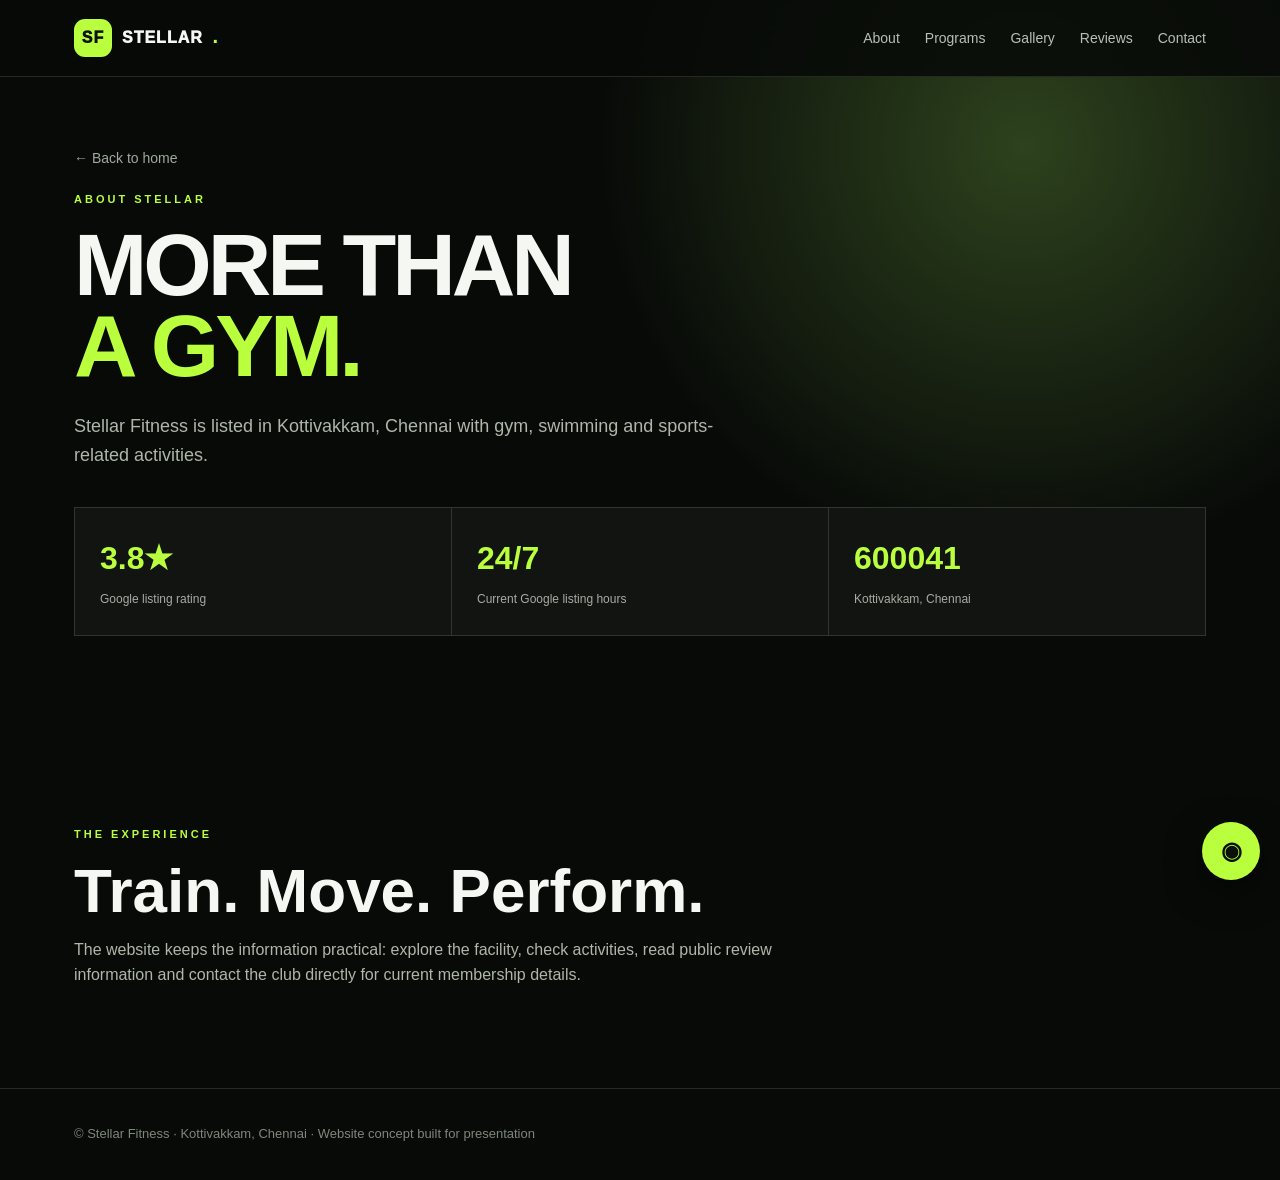
==== about.html @ 74c5a953 "Create premium multi-page Stellar Fitness site" ====
<!doctype html><html lang="en"><head><meta charset="UTF-8"><meta name="viewport" content="width=device-width,initial-scale=1"><meta name="description" content="Stellar Fitness Kottivakkam, Chennai"><title>About | Stellar Fitness</title><link rel="stylesheet" href="styles.css"></head><body><nav class="nav"><div class="wrap navin"><a class="brand" href="index.html"><span class="mark">SF</span>STELLAR<span class="green">.</span></a><div class="links"><a href="about.html">About</a><a href="programs.html">Programs</a><a href="gallery.html">Gallery</a><a href="reviews.html">Reviews</a><a href="contact.html">Contact</a></div><a class="btn cta mobile" href="https://wa.me/918071270406?text=Hi%20Stellar%20Fitness%2C%20I%27d%20like%20to%20know%20more." target="_blank">WhatsApp</a></div></nav><section class="hero"><div class="wrap"><a class="back" href="index.html">← Back to home</a><div class="eyebrow">About Stellar</div><h1>MORE THAN<br><span class="green">A GYM.</span></h1><p>Stellar Fitness is listed in Kottivakkam, Chennai with gym, swimming and sports-related activities.</p><div class="stats"><div class="stat"><b>3.8★</b><span>Google listing rating</span></div><div class="stat"><b>24/7</b><span>Current Google listing hours</span></div><div class="stat"><b>600041</b><span>Kottivakkam, Chennai</span></div></div></div></section><section class="section"><div class="wrap"><div class="eyebrow">The experience</div><h2>Train. Move. Perform.</h2><p class="lead">The website keeps the information practical: explore the facility, check activities, read public review information and contact the club directly for current membership details.</p></div></section><footer class="footer"><div class="wrap">© Stellar Fitness · Kottivakkam, Chennai · Website concept built for presentation</div></footer><a class="float" href="https://wa.me/918071270406?text=Hi%20Stellar%20Fitness%2C%20I%27d%20like%20to%20know%20more." target="_blank" aria-label="WhatsApp">◉</a></body></html>
---- styles.css ----
*{box-sizing:border-box;margin:0;padding:0}html{scroll-behavior:smooth}body{font-family:Inter,Arial,sans-serif;background:#080a08;color:#f5f7f2;line-height:1.6}a{text-decoration:none;color:inherit}.wrap{max-width:1180px;margin:auto;padding:0 24px}.nav{position:fixed;top:0;left:0;right:0;z-index:50;background:rgba(8,10,8,.86);backdrop-filter:blur(18px);border-bottom:1px solid #242a22}.navin{height:76px;display:flex;align-items:center;justify-content:space-between}.brand{display:flex;align-items:center;gap:10px;font-weight:950;letter-spacing:1px}.mark{width:38px;height:38px;border-radius:11px;background:#b9ff3d;color:#0b1008;display:grid;place-items:center}.green{color:#b9ff3d}.links{display:flex;gap:25px;color:#b8c0b4;font-size:14px}.links a:hover{color:#b9ff3d}.cta{background:#b9ff3d;color:#0b1008;border:0}.btn{display:inline-flex;align-items:center;justify-content:center;padding:13px 20px;border-radius:999px;border:1px solid #343a31;font-weight:850;transition:.2s}.btn:hover{transform:translateY(-2px)}.hero{min-height:72vh;padding:145px 0 90px;background:radial-gradient(circle at 80% 20%,#2d421d,transparent 36%),#080a08}.hero-grid{display:grid;grid-template-columns:1.05fr .95fr;gap:55px;align-items:center}.eyebrow{font-size:11px;letter-spacing:3px;text-transform:uppercase;color:#b9ff3d;font-weight:900;margin-bottom:16px}.hero h1{font-size:clamp(48px,7vw,88px);line-height:.92;letter-spacing:-4px;margin-bottom:25px}.hero p{font-size:18px;color:#aeb7a9;max-width:650px;margin-bottom:30px}.actions{display:flex;gap:12px;flex-wrap:wrap}.photo{border-radius:30px;overflow:hidden;border:1px solid #394133;min-height:500px}.photo img{width:100%;height:100%;min-height:500px;object-fit:cover;display:block}.section{padding:100px 0}.section h2{font-size:clamp(38px,5vw,62px);line-height:1;margin-bottom:15px}.lead{color:#aeb7a9;max-width:720px}.dark{background:#111510;border-block:1px solid #222920}.cards{display:grid;grid-template-columns:repeat(3,1fr);gap:18px;margin-top:38px}.card{padding:30px;border:1px solid #2d342a;border-radius:23px;background:#0d100d;min-height:230px;transition:.2s}.card:hover{transform:translateY(-5px);border-color:#58694c}.card h3{font-size:25px;margin:24px 0 8px}.card p{color:#aab3a5}.num{color:#b9ff3d;font-size:11px;font-weight:900;letter-spacing:2px}.stats{display:grid;grid-template-columns:repeat(3,1fr);gap:1px;margin-top:38px;border:1px solid #30362d;background:#30362d}.stat{background:#111410;padding:25px}.stat b{font-size:32px;color:#b9ff3d;display:block}.stat span{font-size:12px;color:#a6ada3}.gallery{display:grid;grid-template-columns:repeat(2,1fr);gap:18px;margin-top:38px}.gallery img{width:100%;height:360px;object-fit:cover;border-radius:24px;border:1px solid #30362d}.review-grid{display:grid;grid-template-columns:.7fr 1.3fr;gap:25px;margin-top:38px}.rating,.review,.contactbox{border:1px solid #30362d;border-radius:24px;background:#0d100d;padding:28px}.score{font-size:62px;color:#b9ff3d;font-weight:950;line-height:1}.stars{color:#b9ff3d;letter-spacing:4px;margin:8px 0}.review-list{display:grid;gap:14px}.review q{color:#d1d6ce}.review small{display:block;color:#7f887d;margin-top:10px}.contact{display:grid;grid-template-columns:1fr 1fr;gap:30px;align-items:center}.contactbox p{color:#aeb7a9;margin:10px 0}.footer{border-top:1px solid #252b24;padding:35px 0;color:#7e877c;font-size:13px}.mobile{display:none}.pill{display:inline-block;padding:7px 12px;border:1px solid #34402e;border-radius:999px;color:#b9ff3d;font-size:11px;font-weight:800;margin:4px}.float{position:fixed;right:20px;bottom:20px;z-index:40;width:58px;height:58px;border-radius:50%;background:#b9ff3d;color:#0b1008;display:grid;place-items:center;font-size:24px;font-weight:900;box-shadow:0 12px 35px #0008}.back{color:#9fa99c;font-size:14px;display:inline-block;margin-bottom:22px}.back:hover{color:#b9ff3d}@media(max-width:800px){.links{display:none}.mobile{display:inline-flex}.hero{padding-top:120px}.hero-grid,.contact,.review-grid{grid-template-columns:1fr}.photo,.photo img{min-height:360px}.cards,.stats,.gallery{grid-template-columns:1fr}.gallery img{height:300px}.section{padding:75px 0}.hero h1{letter-spacing:-2px}.actions .btn{width:100%}}
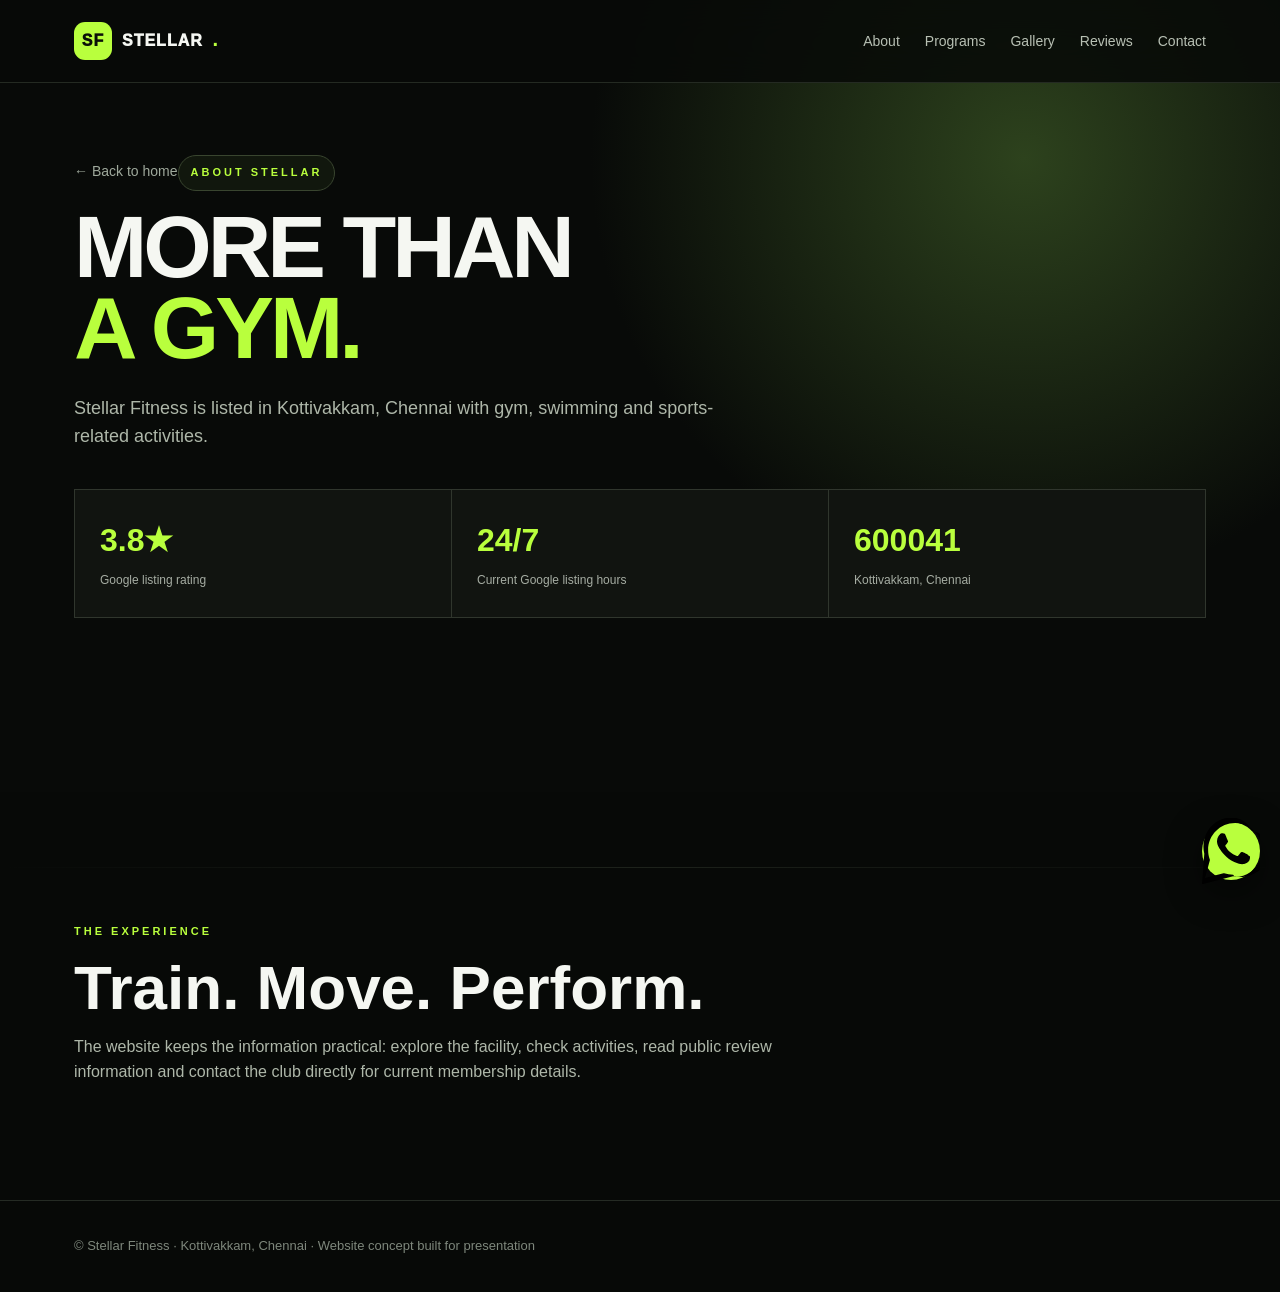
==== commit 6e4bb8a0: "Use WhatsApp logo for floating button" ====
--- a/about.html
+++ b/about.html
@@ -1 +1 @@
-<!doctype html><html lang="en"><head><meta charset="UTF-8"><meta name="viewport" content="width=device-width,initial-scale=1"><meta name="description" content="Stellar Fitness Kottivakkam, Chennai"><title>About | Stellar Fitness</title><link rel="stylesheet" href="styles.css"></head><body><nav class="nav"><div class="wrap navin"><a class="brand" href="index.html"><span class="mark">SF</span>STELLAR<span class="green">.</span></a><div class="links"><a href="about.html">About</a><a href="programs.html">Programs</a><a href="gallery.html">Gallery</a><a href="reviews.html">Reviews</a><a href="contact.html">Contact</a></div><a class="btn cta mobile" href="https://wa.me/918071270406?text=Hi%20Stellar%20Fitness%2C%20I%27d%20like%20to%20know%20more." target="_blank">WhatsApp</a></div></nav><section class="hero"><div class="wrap"><a class="back" href="index.html">← Back to home</a><div class="eyebrow">About Stellar</div><h1>MORE THAN<br><span class="green">A GYM.</span></h1><p>Stellar Fitness is listed in Kottivakkam, Chennai with gym, swimming and sports-related activities.</p><div class="stats"><div class="stat"><b>3.8★</b><span>Google listing rating</span></div><div class="stat"><b>24/7</b><span>Current Google listing hours</span></div><div class="stat"><b>600041</b><span>Kottivakkam, Chennai</span></div></div></div></section><section class="section"><div class="wrap"><div class="eyebrow">The experience</div><h2>Train. Move. Perform.</h2><p class="lead">The website keeps the information practical: explore the facility, check activities, read public review information and contact the club directly for current membership details.</p></div></section><footer class="footer"><div class="wrap">© Stellar Fitness · Kottivakkam, Chennai · Website concept built for presentation</div></footer><a class="float" href="https://wa.me/918071270406?text=Hi%20Stellar%20Fitness%2C%20I%27d%20like%20to%20know%20more." target="_blank" aria-label="WhatsApp">◉</a></body></html>+<!doctype html><html lang="en"><head><meta charset="UTF-8"><meta name="viewport" content="width=device-width,initial-scale=1"><meta name="description" content="Stellar Fitness Kottivakkam, Chennai"><title>About | Stellar Fitness</title><link rel="stylesheet" href="styles.css"></head><body><nav class="nav"><div class="wrap navin"><a class="brand" href="index.html"><span class="mark">SF</span>STELLAR<span class="green">.</span></a><div class="links"><a href="about.html">About</a><a href="programs.html">Programs</a><a href="gallery.html">Gallery</a><a href="reviews.html">Reviews</a><a href="contact.html">Contact</a></div><a class="btn cta mobile" href="https://wa.me/918071270406?text=Hi%20Stellar%20Fitness%2C%20I%27d%20like%20to%20know%20more." target="_blank">WhatsApp</a></div></nav><section class="hero"><div class="wrap"><a class="back" href="index.html">← Back to home</a><div class="eyebrow">About Stellar</div><h1>MORE THAN<br><span class="green">A GYM.</span></h1><p>Stellar Fitness is listed in Kottivakkam, Chennai with gym, swimming and sports-related activities.</p><div class="stats"><div class="stat"><b>3.8★</b><span>Google listing rating</span></div><div class="stat"><b>24/7</b><span>Current Google listing hours</span></div><div class="stat"><b>600041</b><span>Kottivakkam, Chennai</span></div></div></div></section><section class="section"><div class="wrap"><div class="eyebrow">The experience</div><h2>Train. Move. Perform.</h2><p class="lead">The website keeps the information practical: explore the facility, check activities, read public review information and contact the club directly for current membership details.</p></div></section><footer class="footer"><div class="wrap">© Stellar Fitness · Kottivakkam, Chennai · Website concept built for presentation</div></footer><a class="float" href="https://wa.me/918071270406?text=Hi%20Stellar%20Fitness%2C%20I%27d%20like%20to%20know%20more." target="_blank" aria-label="WhatsApp"><svg viewBox="0 0 448 512" aria-hidden="true" focusable="false"><path d="M380.9 97.1C339-3.7 224.5-27.4 131.2 18.5 37.8 64.5-6.5 176.2 17.7 276.7L0 512l240.1-62.8c99.5 24.2 211.2-20.1 257.2-113.5 45.9-93.3 22.2-207.8-116.4-238.6zM240.1 438.6c-23.7 0-46.9-3.7-69.1-11l-5-1.6-142.5 37.3 37.8-138.9-1.8-5.2c-8-23.2-12.1-47.5-12.1-72.2 0-114.7 93.3-208 208-208s208 93.3 208 208-93.3 208-208 208zm114.5-155.1c-6.2-3.1-36.5-18-42.1-20.1-5.6-2.1-9.7-3.1-13.8 3.1-4.1 6.2-15.8 20.1-19.4 24.2-3.6 4.1-7.1 4.7-13.3 1.6-36.2-18.1-60-32.3-84.1-73.1-6.3-10.9 6.3-10.1 18-33.6 2-4.1 1-7.5-.5-10.6-1.5-3.1-13.8-33.2-18.9-45.5-5-12-10.1-10.4-13.8-10.6-3.6-.2-7.8-.2-12-.2s-11 1.6-16.8 7.8c-5.8 6.2-22.1 21.6-22.1 52.7s22.6 61.1 25.7 65.2c3.1 4.1 44.5 67.9 107.8 95.2 40.1 17.3 55.8 18.8 75.8 15.8 12.2-1.8 36.5-14.9 41.6-29.2 5.1-14.3 5.1-26.5 3.6-29.1-1.5-2.6-5.7-4.1-11.9-7.2z"/></svg></a></body></html>
--- a/styles.css
+++ b/styles.css
@@ -1 +1 @@
-*{box-sizing:border-box;margin:0;padding:0}html{scroll-behavior:smooth}body{font-family:Inter,Arial,sans-serif;background:#080a08;color:#f5f7f2;line-height:1.6}a{text-decoration:none;color:inherit}.wrap{max-width:1180px;margin:auto;padding:0 24px}.nav{position:fixed;top:0;left:0;right:0;z-index:50;background:rgba(8,10,8,.86);backdrop-filter:blur(18px);border-bottom:1px solid #242a22}.navin{height:76px;display:flex;align-items:center;justify-content:space-between}.brand{display:flex;align-items:center;gap:10px;font-weight:950;letter-spacing:1px}.mark{width:38px;height:38px;border-radius:11px;background:#b9ff3d;color:#0b1008;display:grid;place-items:center}.green{color:#b9ff3d}.links{display:flex;gap:25px;color:#b8c0b4;font-size:14px}.links a:hover{color:#b9ff3d}.cta{background:#b9ff3d;color:#0b1008;border:0}.btn{display:inline-flex;align-items:center;justify-content:center;padding:13px 20px;border-radius:999px;border:1px solid #343a31;font-weight:850;transition:.2s}.btn:hover{transform:translateY(-2px)}.hero{min-height:72vh;padding:145px 0 90px;background:radial-gradient(circle at 80% 20%,#2d421d,transparent 36%),#080a08}.hero-grid{display:grid;grid-template-columns:1.05fr .95fr;gap:55px;align-items:center}.eyebrow{font-size:11px;letter-spacing:3px;text-transform:uppercase;color:#b9ff3d;font-weight:900;margin-bottom:16px}.hero h1{font-size:clamp(48px,7vw,88px);line-height:.92;letter-spacing:-4px;margin-bottom:25px}.hero p{font-size:18px;color:#aeb7a9;max-width:650px;margin-bottom:30px}.actions{display:flex;gap:12px;flex-wrap:wrap}.photo{border-radius:30px;overflow:hidden;border:1px solid #394133;min-height:500px}.photo img{width:100%;height:100%;min-height:500px;object-fit:cover;display:block}.section{padding:100px 0}.section h2{font-size:clamp(38px,5vw,62px);line-height:1;margin-bottom:15px}.lead{color:#aeb7a9;max-width:720px}.dark{background:#111510;border-block:1px solid #222920}.cards{display:grid;grid-template-columns:repeat(3,1fr);gap:18px;margin-top:38px}.card{padding:30px;border:1px solid #2d342a;border-radius:23px;background:#0d100d;min-height:230px;transition:.2s}.card:hover{transform:translateY(-5px);border-color:#58694c}.card h3{font-size:25px;margin:24px 0 8px}.card p{color:#aab3a5}.num{color:#b9ff3d;font-size:11px;font-weight:900;letter-spacing:2px}.stats{display:grid;grid-template-columns:repeat(3,1fr);gap:1px;margin-top:38px;border:1px solid #30362d;background:#30362d}.stat{background:#111410;padding:25px}.stat b{font-size:32px;color:#b9ff3d;display:block}.stat span{font-size:12px;color:#a6ada3}.gallery{display:grid;grid-template-columns:repeat(2,1fr);gap:18px;margin-top:38px}.gallery img{width:100%;height:360px;object-fit:cover;border-radius:24px;border:1px solid #30362d}.review-grid{display:grid;grid-template-columns:.7fr 1.3fr;gap:25px;margin-top:38px}.rating,.review,.contactbox{border:1px solid #30362d;border-radius:24px;background:#0d100d;padding:28px}.score{font-size:62px;color:#b9ff3d;font-weight:950;line-height:1}.stars{color:#b9ff3d;letter-spacing:4px;margin:8px 0}.review-list{display:grid;gap:14px}.review q{color:#d1d6ce}.review small{display:block;color:#7f887d;margin-top:10px}.contact{display:grid;grid-template-columns:1fr 1fr;gap:30px;align-items:center}.contactbox p{color:#aeb7a9;margin:10px 0}.footer{border-top:1px solid #252b24;padding:35px 0;color:#7e877c;font-size:13px}.mobile{display:none}.pill{display:inline-block;padding:7px 12px;border:1px solid #34402e;border-radius:999px;color:#b9ff3d;font-size:11px;font-weight:800;margin:4px}.float{position:fixed;right:20px;bottom:20px;z-index:40;width:58px;height:58px;border-radius:50%;background:#b9ff3d;color:#0b1008;display:grid;place-items:center;font-size:24px;font-weight:900;box-shadow:0 12px 35px #0008}.back{color:#9fa99c;font-size:14px;display:inline-block;margin-bottom:22px}.back:hover{color:#b9ff3d}@media(max-width:800px){.links{display:none}.mobile{display:inline-flex}.hero{padding-top:120px}.hero-grid,.contact,.review-grid{grid-template-columns:1fr}.photo,.photo img{min-height:360px}.cards,.stats,.gallery{grid-template-columns:1fr}.gallery img{height:300px}.section{padding:75px 0}.hero h1{letter-spacing:-2px}.actions .btn{width:100%}}+*{box-sizing:border-box;margin:0;padding:0}html{scroll-behavior:smooth}body{font-family:Inter,Arial,sans-serif;background:#070907;color:#f5f7f2;line-height:1.6}a{text-decoration:none;color:inherit}.wrap{max-width:1180px;margin:auto;padding:0 24px}.nav{position:fixed;top:0;left:0;right:0;z-index:50;background:rgba(8,10,8,.86);backdrop-filter:blur(18px);border-bottom:1px solid #242a22}.navin{height:82px;display:flex;align-items:center;justify-content:space-between}.brand{display:flex;align-items:center;gap:10px;font-weight:950;letter-spacing:1px}.mark{width:38px;height:38px;border-radius:11px;background:#b9ff3d;color:#0b1008;display:grid;place-items:center}.green{color:#b9ff3d}.links{display:flex;gap:25px;color:#b8c0b4;font-size:14px}.links a:hover{color:#b9ff3d}.cta{background:#b9ff3d;color:#0b1008;border:0}.btn{display:inline-flex;align-items:center;justify-content:center;padding:13px 20px;border-radius:999px;border:1px solid #343a31;font-weight:850;transition:.2s}.btn:hover{transform:translateY(-2px)}.hero{min-height:88vh;padding:155px 0 100px;background:radial-gradient(circle at 80% 20%,#2d421d,transparent 36%),#080a08}.hero-grid{display:grid;grid-template-columns:1.05fr .95fr;gap:55px;align-items:center}.eyebrow{font-size:11px;letter-spacing:3px;text-transform:uppercase;color:#b9ff3d;font-weight:900;margin-bottom:16px}.hero h1{font-size:clamp(48px,7vw,88px);line-height:.92;letter-spacing:-4px;margin-bottom:25px}.hero p{font-size:18px;color:#aeb7a9;max-width:650px;margin-bottom:30px}.actions{display:flex;gap:12px;flex-wrap:wrap}.photo{border-radius:32px;box-shadow:0 30px 80px rgba(0,0,0,.42);overflow:hidden;border:1px solid #394133;min-height:500px}.photo img{width:100%;height:100%;min-height:500px;object-fit:cover;display:block}.section{padding:115px 0}.section h2{font-size:clamp(38px,5vw,62px);line-height:1;margin-bottom:15px}.lead{color:#aeb7a9;max-width:720px}.dark{background:#111510;border-block:1px solid #222920}.cards{display:grid;grid-template-columns:repeat(3,1fr);gap:18px;margin-top:38px}.card{padding:32px;border:1px solid #2d342a;border-radius:23px;background:#0d100d;min-height:240px;transition:.25s}.card:hover{transform:translateY(-5px);border-color:#58694c}.card h3{font-size:25px;margin:24px 0 8px}.card p{color:#aab3a5}.num{color:#b9ff3d;font-size:11px;font-weight:900;letter-spacing:2px}.stats{display:grid;grid-template-columns:repeat(3,1fr);gap:1px;margin-top:38px;border:1px solid #30362d;background:#30362d}.stat{background:#111410;padding:25px}.stat b{font-size:32px;color:#b9ff3d;display:block}.stat span{font-size:12px;color:#a6ada3}.gallery{display:grid;grid-template-columns:repeat(2,1fr);gap:18px;margin-top:38px}.gallery img{width:100%;height:360px;object-fit:cover;border-radius:24px;border:1px solid #30362d}.review-grid{display:grid;grid-template-columns:.7fr 1.3fr;gap:25px;margin-top:38px}.rating,.review,.contactbox,.review-form{border:1px solid #30362d;border-radius:24px;background:#0d100d;padding:28px}.score{font-size:62px;color:#b9ff3d;font-weight:950;line-height:1}.stars{color:#b9ff3d;letter-spacing:4px;margin:8px 0}.review-list{display:grid;gap:14px}.review q{color:#d1d6ce}.review small{display:block;color:#7f887d;margin-top:10px}.contact{display:grid;grid-template-columns:1fr 1fr;gap:30px;align-items:center}.contactbox p{color:#aeb7a9;margin:10px 0}.footer{background:#070907;border-top:1px solid #252b24;padding:35px 0;color:#7e877c;font-size:13px}.mobile{display:none}.pill{display:inline-block;padding:7px 12px;border:1px solid #34402e;border-radius:999px;color:#b9ff3d;font-size:11px;font-weight:800;margin:4px}.float{position:fixed;right:20px;bottom:20px;z-index:40;width:58px;height:58px;border-radius:50%;background:#b9ff3d;color:#0b1008;display:grid;place-items:center;font-size:24px;font-weight:900;box-shadow:0 12px 35px #0008}.back{color:#9fa99c;font-size:14px;display:inline-block;margin-bottom:22px}.back:hover{color:#b9ff3d}@media(max-width:800px){.links{display:none}.mobile{display:inline-flex}.hero{padding-top:120px}.hero-grid,.contact,.review-grid{grid-template-columns:1fr}.photo,.photo img{min-height:360px}.cards,.stats,.gallery{grid-template-columns:1fr}.gallery img{height:300px}.section{padding:75px 0}.hero h1{letter-spacing:-2px}.actions .btn{width:100%}}.section::before{content:"";display:block;height:1px;background:linear-gradient(90deg,transparent,#30372c,transparent);margin:-40px 0 55px;opacity:.55}.section:first-of-type::before{display:none}.hero .eyebrow{display:inline-flex;padding:8px 12px;border:1px solid #39452f;border-radius:999px;background:#11170d}.hero .btn{min-width:170px}.card h3{letter-spacing:-.5px}.rating,.review,.contactbox,.review-form{box-shadow:0 18px 50px rgba(0,0,0,.16)}.gallery img{transition:.25s}.gallery img:hover{transform:scale(1.015)}.review-form{margin-top:14px}.review-form h2{color:#f5f7f2}.review-input{width:100%;margin-top:12px;padding:14px 16px;border-radius:14px;border:1px solid #30382d;background:#080b08;color:#f5f7f2;font:inherit;outline:none;resize:vertical}.review-input:focus{border-color:#b9ff3d;box-shadow:0 0 0 3px rgba(185,255,61,.08)}.review-input::placeholder{color:#727b70}.review-actions{display:flex;align-items:center;justify-content:space-between;gap:15px;margin-top:14px}.star-picker{display:flex;gap:2px}.star-picker button{border:0;background:transparent;color:#4d554a;font-size:25px;cursor:pointer;padding:2px;line-height:1}.star-picker button.selected{color:#b9ff3d}.user-review{animation:reviewIn .3s ease}@keyframes reviewIn{from{opacity:0;transform:translateY(8px)}to{opacity:1;transform:none}}@media(max-width:800px){.navin{height:70px}.hero{min-height:auto;padding:125px 0 75px}.section{padding:80px 0}.section::before{margin:-20px 0 40px}.hero .actions{margin-top:10px}.review-actions{align-items:stretch;flex-direction:column}.review-actions .btn{width:100%}.star-picker{justify-content:center}}
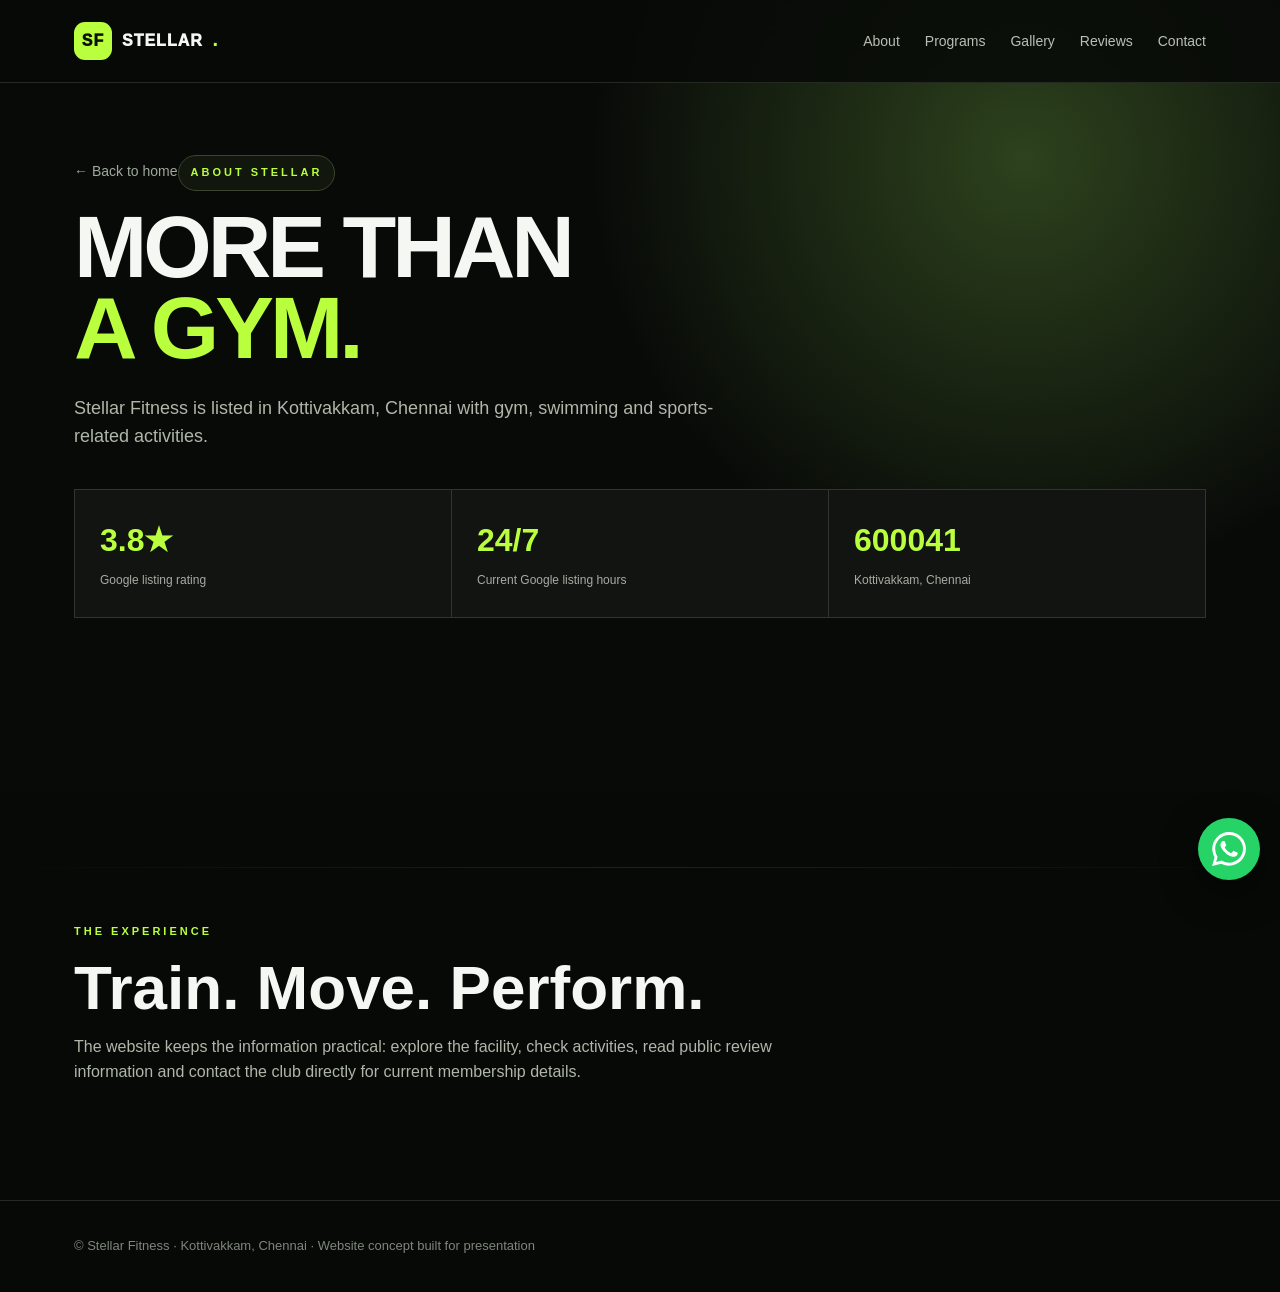
==== commit a702b162: "Fix WhatsApp floating icon rendering" ====
--- a/about.html
+++ b/about.html
@@ -1 +1 @@
-<!doctype html><html lang="en"><head><meta charset="UTF-8"><meta name="viewport" content="width=device-width,initial-scale=1"><meta name="description" content="Stellar Fitness Kottivakkam, Chennai"><title>About | Stellar Fitness</title><link rel="stylesheet" href="styles.css"></head><body><nav class="nav"><div class="wrap navin"><a class="brand" href="index.html"><span class="mark">SF</span>STELLAR<span class="green">.</span></a><div class="links"><a href="about.html">About</a><a href="programs.html">Programs</a><a href="gallery.html">Gallery</a><a href="reviews.html">Reviews</a><a href="contact.html">Contact</a></div><a class="btn cta mobile" href="https://wa.me/918071270406?text=Hi%20Stellar%20Fitness%2C%20I%27d%20like%20to%20know%20more." target="_blank">WhatsApp</a></div></nav><section class="hero"><div class="wrap"><a class="back" href="index.html">← Back to home</a><div class="eyebrow">About Stellar</div><h1>MORE THAN<br><span class="green">A GYM.</span></h1><p>Stellar Fitness is listed in Kottivakkam, Chennai with gym, swimming and sports-related activities.</p><div class="stats"><div class="stat"><b>3.8★</b><span>Google listing rating</span></div><div class="stat"><b>24/7</b><span>Current Google listing hours</span></div><div class="stat"><b>600041</b><span>Kottivakkam, Chennai</span></div></div></div></section><section class="section"><div class="wrap"><div class="eyebrow">The experience</div><h2>Train. Move. Perform.</h2><p class="lead">The website keeps the information practical: explore the facility, check activities, read public review information and contact the club directly for current membership details.</p></div></section><footer class="footer"><div class="wrap">© Stellar Fitness · Kottivakkam, Chennai · Website concept built for presentation</div></footer><a class="float" href="https://wa.me/918071270406?text=Hi%20Stellar%20Fitness%2C%20I%27d%20like%20to%20know%20more." target="_blank" aria-label="WhatsApp"><svg viewBox="0 0 448 512" aria-hidden="true" focusable="false"><path d="M380.9 97.1C339-3.7 224.5-27.4 131.2 18.5 37.8 64.5-6.5 176.2 17.7 276.7L0 512l240.1-62.8c99.5 24.2 211.2-20.1 257.2-113.5 45.9-93.3 22.2-207.8-116.4-238.6zM240.1 438.6c-23.7 0-46.9-3.7-69.1-11l-5-1.6-142.5 37.3 37.8-138.9-1.8-5.2c-8-23.2-12.1-47.5-12.1-72.2 0-114.7 93.3-208 208-208s208 93.3 208 208-93.3 208-208 208zm114.5-155.1c-6.2-3.1-36.5-18-42.1-20.1-5.6-2.1-9.7-3.1-13.8 3.1-4.1 6.2-15.8 20.1-19.4 24.2-3.6 4.1-7.1 4.7-13.3 1.6-36.2-18.1-60-32.3-84.1-73.1-6.3-10.9 6.3-10.1 18-33.6 2-4.1 1-7.5-.5-10.6-1.5-3.1-13.8-33.2-18.9-45.5-5-12-10.1-10.4-13.8-10.6-3.6-.2-7.8-.2-12-.2s-11 1.6-16.8 7.8c-5.8 6.2-22.1 21.6-22.1 52.7s22.6 61.1 25.7 65.2c3.1 4.1 44.5 67.9 107.8 95.2 40.1 17.3 55.8 18.8 75.8 15.8 12.2-1.8 36.5-14.9 41.6-29.2 5.1-14.3 5.1-26.5 3.6-29.1-1.5-2.6-5.7-4.1-11.9-7.2z"/></svg></a></body></html>+<!doctype html><html lang="en"><head><meta charset="UTF-8"><meta name="viewport" content="width=device-width,initial-scale=1"><meta name="description" content="Stellar Fitness Kottivakkam, Chennai"><title>About | Stellar Fitness</title><link rel="stylesheet" href="styles.css"></head><body><nav class="nav"><div class="wrap navin"><a class="brand" href="index.html"><span class="mark">SF</span>STELLAR<span class="green">.</span></a><div class="links"><a href="about.html">About</a><a href="programs.html">Programs</a><a href="gallery.html">Gallery</a><a href="reviews.html">Reviews</a><a href="contact.html">Contact</a></div><a class="btn cta mobile" href="https://wa.me/918071270406?text=Hi%20Stellar%20Fitness%2C%20I%27d%20like%20to%20know%20more." target="_blank">WhatsApp</a></div></nav><section class="hero"><div class="wrap"><a class="back" href="index.html">← Back to home</a><div class="eyebrow">About Stellar</div><h1>MORE THAN<br><span class="green">A GYM.</span></h1><p>Stellar Fitness is listed in Kottivakkam, Chennai with gym, swimming and sports-related activities.</p><div class="stats"><div class="stat"><b>3.8★</b><span>Google listing rating</span></div><div class="stat"><b>24/7</b><span>Current Google listing hours</span></div><div class="stat"><b>600041</b><span>Kottivakkam, Chennai</span></div></div></div></section><section class="section"><div class="wrap"><div class="eyebrow">The experience</div><h2>Train. Move. Perform.</h2><p class="lead">The website keeps the information practical: explore the facility, check activities, read public review information and contact the club directly for current membership details.</p></div></section><footer class="footer"><div class="wrap">© Stellar Fitness · Kottivakkam, Chennai · Website concept built for presentation</div></footer><a class="float" href="https://wa.me/918071270406?text=Hi%20Stellar%20Fitness%2C%20I%27d%20like%20to%20know%20more." target="_blank" aria-label="WhatsApp"><svg viewBox="0 0 24 24" aria-hidden="true" focusable="false"><path d="M20.52 3.48A11.87 11.87 0 0 0 12.08 0C5.53 0 .2 5.32.2 11.87c0 2.09.55 4.13 1.59 5.93L.1 24l6.35-1.67a11.85 11.85 0 0 0 5.63 1.43h.01c6.55 0 11.87-5.32 11.87-11.87 0-3.17-1.23-6.15-3.44-8.41ZM12.09 21.7h-.01a9.82 9.82 0 0 1-5.01-1.37l-.36-.21-3.77.99 1.01-3.68-.23-.38a9.83 9.83 0 0 1-1.5-5.18c0-5.42 4.42-9.83 9.85-9.83 2.63 0 5.1 1.03 6.96 2.89a9.8 9.8 0 0 1 2.88 6.96c0 5.42-4.41 9.83-9.82 9.83Zm5.4-7.37c-.3-.15-1.76-.87-2.03-.97-.27-.1-.47-.15-.67.15-.2.3-.77.97-.94 1.17-.17.2-.35.22-.65.07-1.77-.89-2.93-1.58-4.1-3.58-.31-.53.31-.49.89-1.63.1-.2.05-.37-.02-.52-.07-.15-.67-1.61-.92-2.2-.24-.58-.49-.5-.67-.51-.17-.01-.37-.01-.57-.01-.2 0-.52.07-.79.37-.27.3-1.04 1.02-1.04 2.49s1.07 2.89 1.22 3.09c.15.2 2.1 3.2 5.08 4.49.71.31 1.27.49 1.7.63.72.23 1.38.2 1.9.12.58-.09 1.76-.72 2.01-1.42.25-.7.25-1.3.17-1.42-.07-.12-.27-.2-.57-.35Z"/></svg></a></body></html>
--- a/styles.css
+++ b/styles.css
@@ -1 +1 @@
-*{box-sizing:border-box;margin:0;padding:0}html{scroll-behavior:smooth}body{font-family:Inter,Arial,sans-serif;background:#070907;color:#f5f7f2;line-height:1.6}a{text-decoration:none;color:inherit}.wrap{max-width:1180px;margin:auto;padding:0 24px}.nav{position:fixed;top:0;left:0;right:0;z-index:50;background:rgba(8,10,8,.86);backdrop-filter:blur(18px);border-bottom:1px solid #242a22}.navin{height:82px;display:flex;align-items:center;justify-content:space-between}.brand{display:flex;align-items:center;gap:10px;font-weight:950;letter-spacing:1px}.mark{width:38px;height:38px;border-radius:11px;background:#b9ff3d;color:#0b1008;display:grid;place-items:center}.green{color:#b9ff3d}.links{display:flex;gap:25px;color:#b8c0b4;font-size:14px}.links a:hover{color:#b9ff3d}.cta{background:#b9ff3d;color:#0b1008;border:0}.btn{display:inline-flex;align-items:center;justify-content:center;padding:13px 20px;border-radius:999px;border:1px solid #343a31;font-weight:850;transition:.2s}.btn:hover{transform:translateY(-2px)}.hero{min-height:88vh;padding:155px 0 100px;background:radial-gradient(circle at 80% 20%,#2d421d,transparent 36%),#080a08}.hero-grid{display:grid;grid-template-columns:1.05fr .95fr;gap:55px;align-items:center}.eyebrow{font-size:11px;letter-spacing:3px;text-transform:uppercase;color:#b9ff3d;font-weight:900;margin-bottom:16px}.hero h1{font-size:clamp(48px,7vw,88px);line-height:.92;letter-spacing:-4px;margin-bottom:25px}.hero p{font-size:18px;color:#aeb7a9;max-width:650px;margin-bottom:30px}.actions{display:flex;gap:12px;flex-wrap:wrap}.photo{border-radius:32px;box-shadow:0 30px 80px rgba(0,0,0,.42);overflow:hidden;border:1px solid #394133;min-height:500px}.photo img{width:100%;height:100%;min-height:500px;object-fit:cover;display:block}.section{padding:115px 0}.section h2{font-size:clamp(38px,5vw,62px);line-height:1;margin-bottom:15px}.lead{color:#aeb7a9;max-width:720px}.dark{background:#111510;border-block:1px solid #222920}.cards{display:grid;grid-template-columns:repeat(3,1fr);gap:18px;margin-top:38px}.card{padding:32px;border:1px solid #2d342a;border-radius:23px;background:#0d100d;min-height:240px;transition:.25s}.card:hover{transform:translateY(-5px);border-color:#58694c}.card h3{font-size:25px;margin:24px 0 8px}.card p{color:#aab3a5}.num{color:#b9ff3d;font-size:11px;font-weight:900;letter-spacing:2px}.stats{display:grid;grid-template-columns:repeat(3,1fr);gap:1px;margin-top:38px;border:1px solid #30362d;background:#30362d}.stat{background:#111410;padding:25px}.stat b{font-size:32px;color:#b9ff3d;display:block}.stat span{font-size:12px;color:#a6ada3}.gallery{display:grid;grid-template-columns:repeat(2,1fr);gap:18px;margin-top:38px}.gallery img{width:100%;height:360px;object-fit:cover;border-radius:24px;border:1px solid #30362d}.review-grid{display:grid;grid-template-columns:.7fr 1.3fr;gap:25px;margin-top:38px}.rating,.review,.contactbox,.review-form{border:1px solid #30362d;border-radius:24px;background:#0d100d;padding:28px}.score{font-size:62px;color:#b9ff3d;font-weight:950;line-height:1}.stars{color:#b9ff3d;letter-spacing:4px;margin:8px 0}.review-list{display:grid;gap:14px}.review q{color:#d1d6ce}.review small{display:block;color:#7f887d;margin-top:10px}.contact{display:grid;grid-template-columns:1fr 1fr;gap:30px;align-items:center}.contactbox p{color:#aeb7a9;margin:10px 0}.footer{background:#070907;border-top:1px solid #252b24;padding:35px 0;color:#7e877c;font-size:13px}.mobile{display:none}.pill{display:inline-block;padding:7px 12px;border:1px solid #34402e;border-radius:999px;color:#b9ff3d;font-size:11px;font-weight:800;margin:4px}.float{position:fixed;right:20px;bottom:20px;z-index:40;width:58px;height:58px;border-radius:50%;background:#b9ff3d;color:#0b1008;display:grid;place-items:center;font-size:24px;font-weight:900;box-shadow:0 12px 35px #0008}.back{color:#9fa99c;font-size:14px;display:inline-block;margin-bottom:22px}.back:hover{color:#b9ff3d}@media(max-width:800px){.links{display:none}.mobile{display:inline-flex}.hero{padding-top:120px}.hero-grid,.contact,.review-grid{grid-template-columns:1fr}.photo,.photo img{min-height:360px}.cards,.stats,.gallery{grid-template-columns:1fr}.gallery img{height:300px}.section{padding:75px 0}.hero h1{letter-spacing:-2px}.actions .btn{width:100%}}.section::before{content:"";display:block;height:1px;background:linear-gradient(90deg,transparent,#30372c,transparent);margin:-40px 0 55px;opacity:.55}.section:first-of-type::before{display:none}.hero .eyebrow{display:inline-flex;padding:8px 12px;border:1px solid #39452f;border-radius:999px;background:#11170d}.hero .btn{min-width:170px}.card h3{letter-spacing:-.5px}.rating,.review,.contactbox,.review-form{box-shadow:0 18px 50px rgba(0,0,0,.16)}.gallery img{transition:.25s}.gallery img:hover{transform:scale(1.015)}.review-form{margin-top:14px}.review-form h2{color:#f5f7f2}.review-input{width:100%;margin-top:12px;padding:14px 16px;border-radius:14px;border:1px solid #30382d;background:#080b08;color:#f5f7f2;font:inherit;outline:none;resize:vertical}.review-input:focus{border-color:#b9ff3d;box-shadow:0 0 0 3px rgba(185,255,61,.08)}.review-input::placeholder{color:#727b70}.review-actions{display:flex;align-items:center;justify-content:space-between;gap:15px;margin-top:14px}.star-picker{display:flex;gap:2px}.star-picker button{border:0;background:transparent;color:#4d554a;font-size:25px;cursor:pointer;padding:2px;line-height:1}.star-picker button.selected{color:#b9ff3d}.user-review{animation:reviewIn .3s ease}@keyframes reviewIn{from{opacity:0;transform:translateY(8px)}to{opacity:1;transform:none}}@media(max-width:800px){.navin{height:70px}.hero{min-height:auto;padding:125px 0 75px}.section{padding:80px 0}.section::before{margin:-20px 0 40px}.hero .actions{margin-top:10px}.review-actions{align-items:stretch;flex-direction:column}.review-actions .btn{width:100%}.star-picker{justify-content:center}}+*{box-sizing:border-box;margin:0;padding:0}html{scroll-behavior:smooth}body{font-family:Inter,Arial,sans-serif;background:#070907;color:#f5f7f2;line-height:1.6}a{text-decoration:none;color:inherit}.wrap{max-width:1180px;margin:auto;padding:0 24px}.nav{position:fixed;top:0;left:0;right:0;z-index:50;background:rgba(8,10,8,.86);backdrop-filter:blur(18px);border-bottom:1px solid #242a22}.navin{height:82px;display:flex;align-items:center;justify-content:space-between}.brand{display:flex;align-items:center;gap:10px;font-weight:950;letter-spacing:1px}.mark{width:38px;height:38px;border-radius:11px;background:#b9ff3d;color:#0b1008;display:grid;place-items:center}.green{color:#b9ff3d}.links{display:flex;gap:25px;color:#b8c0b4;font-size:14px}.links a:hover{color:#b9ff3d}.cta{background:#b9ff3d;color:#0b1008;border:0}.btn{display:inline-flex;align-items:center;justify-content:center;padding:13px 20px;border-radius:999px;border:1px solid #343a31;font-weight:850;transition:.2s}.btn:hover{transform:translateY(-2px)}.hero{min-height:88vh;padding:155px 0 100px;background:radial-gradient(circle at 80% 20%,#2d421d,transparent 36%),#080a08}.hero-grid{display:grid;grid-template-columns:1.05fr .95fr;gap:55px;align-items:center}.eyebrow{font-size:11px;letter-spacing:3px;text-transform:uppercase;color:#b9ff3d;font-weight:900;margin-bottom:16px}.hero h1{font-size:clamp(48px,7vw,88px);line-height:.92;letter-spacing:-4px;margin-bottom:25px}.hero p{font-size:18px;color:#aeb7a9;max-width:650px;margin-bottom:30px}.actions{display:flex;gap:12px;flex-wrap:wrap}.photo{border-radius:32px;box-shadow:0 30px 80px rgba(0,0,0,.42);overflow:hidden;border:1px solid #394133;min-height:500px}.photo img{width:100%;height:100%;min-height:500px;object-fit:cover;display:block}.section{padding:115px 0}.section h2{font-size:clamp(38px,5vw,62px);line-height:1;margin-bottom:15px}.lead{color:#aeb7a9;max-width:720px}.dark{background:#111510;border-block:1px solid #222920}.cards{display:grid;grid-template-columns:repeat(3,1fr);gap:18px;margin-top:38px}.card{padding:32px;border:1px solid #2d342a;border-radius:23px;background:#0d100d;min-height:240px;transition:.25s}.card:hover{transform:translateY(-5px);border-color:#58694c}.card h3{font-size:25px;margin:24px 0 8px}.card p{color:#aab3a5}.num{color:#b9ff3d;font-size:11px;font-weight:900;letter-spacing:2px}.stats{display:grid;grid-template-columns:repeat(3,1fr);gap:1px;margin-top:38px;border:1px solid #30362d;background:#30362d}.stat{background:#111410;padding:25px}.stat b{font-size:32px;color:#b9ff3d;display:block}.stat span{font-size:12px;color:#a6ada3}.gallery{display:grid;grid-template-columns:repeat(2,1fr);gap:18px;margin-top:38px}.gallery img{width:100%;height:360px;object-fit:cover;border-radius:24px;border:1px solid #30362d}.review-grid{display:grid;grid-template-columns:.7fr 1.3fr;gap:25px;margin-top:38px}.rating,.review,.contactbox,.review-form{border:1px solid #30362d;border-radius:24px;background:#0d100d;padding:28px}.score{font-size:62px;color:#b9ff3d;font-weight:950;line-height:1}.stars{color:#b9ff3d;letter-spacing:4px;margin:8px 0}.review-list{display:grid;gap:14px}.review q{color:#d1d6ce}.review small{display:block;color:#7f887d;margin-top:10px}.contact{display:grid;grid-template-columns:1fr 1fr;gap:30px;align-items:center}.contactbox p{color:#aeb7a9;margin:10px 0}.footer{background:#070907;border-top:1px solid #252b24;padding:35px 0;color:#7e877c;font-size:13px}.mobile{display:none}.pill{display:inline-block;padding:7px 12px;border:1px solid #34402e;border-radius:999px;color:#b9ff3d;font-size:11px;font-weight:800;margin:4px}.float{position:fixed;right:20px;bottom:20px;z-index:40;width:62px;height:62px;border-radius:50%;background:#25D366;color:#fff;display:grid;place-items:center;font-size:24px;font-weight:900;box-shadow:0 12px 35px #0008}.back{color:#9fa99c;font-size:14px;display:inline-block;margin-bottom:22px}.back:hover{color:#b9ff3d}@media(max-width:800px){.links{display:none}.mobile{display:inline-flex}.hero{padding-top:120px}.hero-grid,.contact,.review-grid{grid-template-columns:1fr}.photo,.photo img{min-height:360px}.cards,.stats,.gallery{grid-template-columns:1fr}.gallery img{height:300px}.section{padding:75px 0}.hero h1{letter-spacing:-2px}.actions .btn{width:100%}}.section::before{content:"";display:block;height:1px;background:linear-gradient(90deg,transparent,#30372c,transparent);margin:-40px 0 55px;opacity:.55}.section:first-of-type::before{display:none}.hero .eyebrow{display:inline-flex;padding:8px 12px;border:1px solid #39452f;border-radius:999px;background:#11170d}.hero .btn{min-width:170px}.card h3{letter-spacing:-.5px}.rating,.review,.contactbox,.review-form{box-shadow:0 18px 50px rgba(0,0,0,.16)}.gallery img{transition:.25s}.gallery img:hover{transform:scale(1.015)}.review-form{margin-top:14px}.review-form h2{color:#f5f7f2}.review-input{width:100%;margin-top:12px;padding:14px 16px;border-radius:14px;border:1px solid #30382d;background:#080b08;color:#f5f7f2;font:inherit;outline:none;resize:vertical}.review-input:focus{border-color:#b9ff3d;box-shadow:0 0 0 3px rgba(185,255,61,.08)}.review-input::placeholder{color:#727b70}.review-actions{display:flex;align-items:center;justify-content:space-between;gap:15px;margin-top:14px}.star-picker{display:flex;gap:2px}.star-picker button{border:0;background:transparent;color:#4d554a;font-size:25px;cursor:pointer;padding:2px;line-height:1}.star-picker button.selected{color:#b9ff3d}.user-review{animation:reviewIn .3s ease}@keyframes reviewIn{from{opacity:0;transform:translateY(8px)}to{opacity:1;transform:none}}@media(max-width:800px){.navin{height:70px}.hero{min-height:auto;padding:125px 0 75px}.section{padding:80px 0}.section::before{margin:-20px 0 40px}.hero .actions{margin-top:10px}.review-actions{align-items:stretch;flex-direction:column}.review-actions .btn{width:100%}.star-picker{justify-content:center}}.float svg{width:34px;height:34px;fill:#fff;display:block}.float:hover{background:#20bd5a}.float:hover svg{transform:scale(1.06)}.float svg{transition:.2s}.gallery-head{display:flex;align-items:center;justify-content:space-between;gap:20px;margin-bottom:28px}.upload-btn{cursor:pointer}.gallery{align-items:stretch}.gallery-item{position:relative}.gallery-item img{display:block}.gallery-remove{position:absolute;top:12px;right:12px;width:38px;height:38px;border:1px solid rgba(255,255,255,.15);border-radius:50%;background:rgba(0,0,0,.72);color:#fff;font-size:24px;line-height:1;cursor:pointer}.gallery-remove:hover{background:#b9ff3d;color:#0b1008}.gallery-empty{padding:35px;border:1px dashed #3a4435;border-radius:22px;color:#8f998c;text-align:center}@media(max-width:800px){.gallery-head{align-items:stretch;flex-direction:column}.gallery-head .upload-btn{width:100%}}
